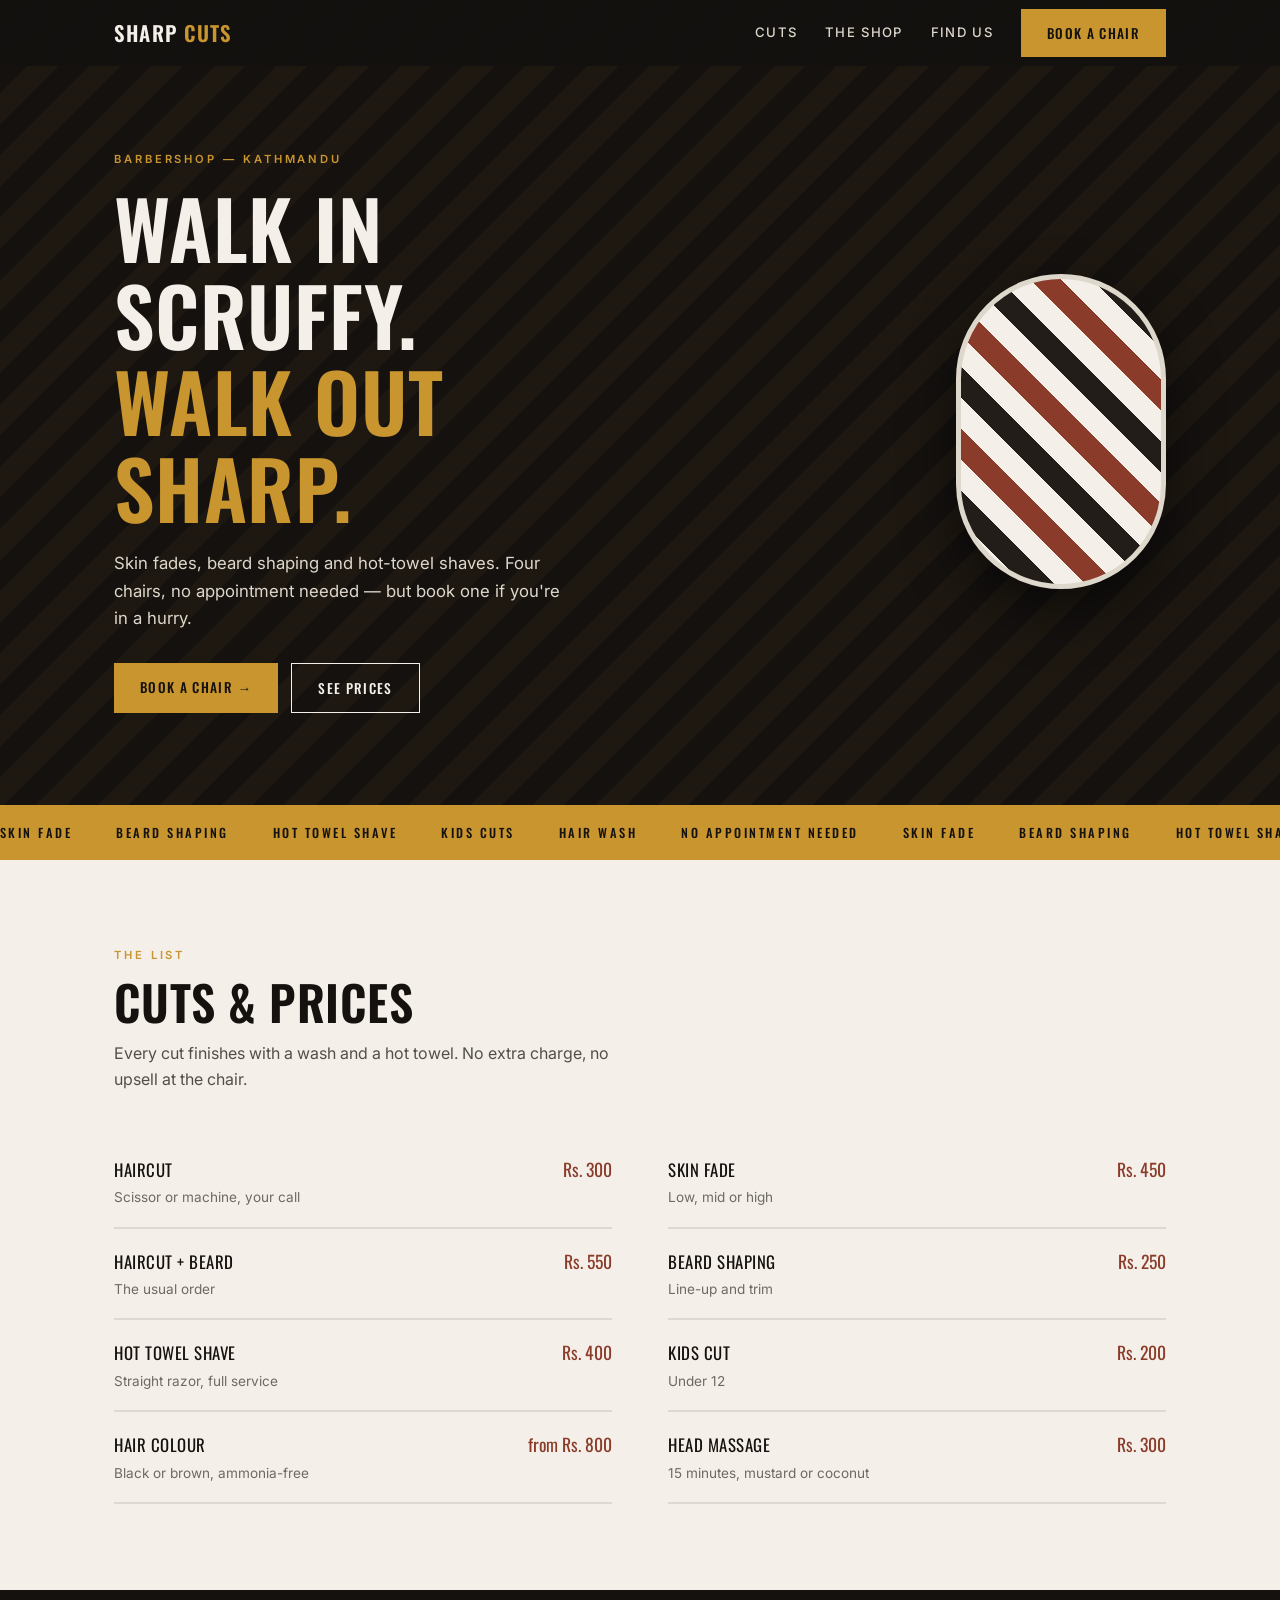
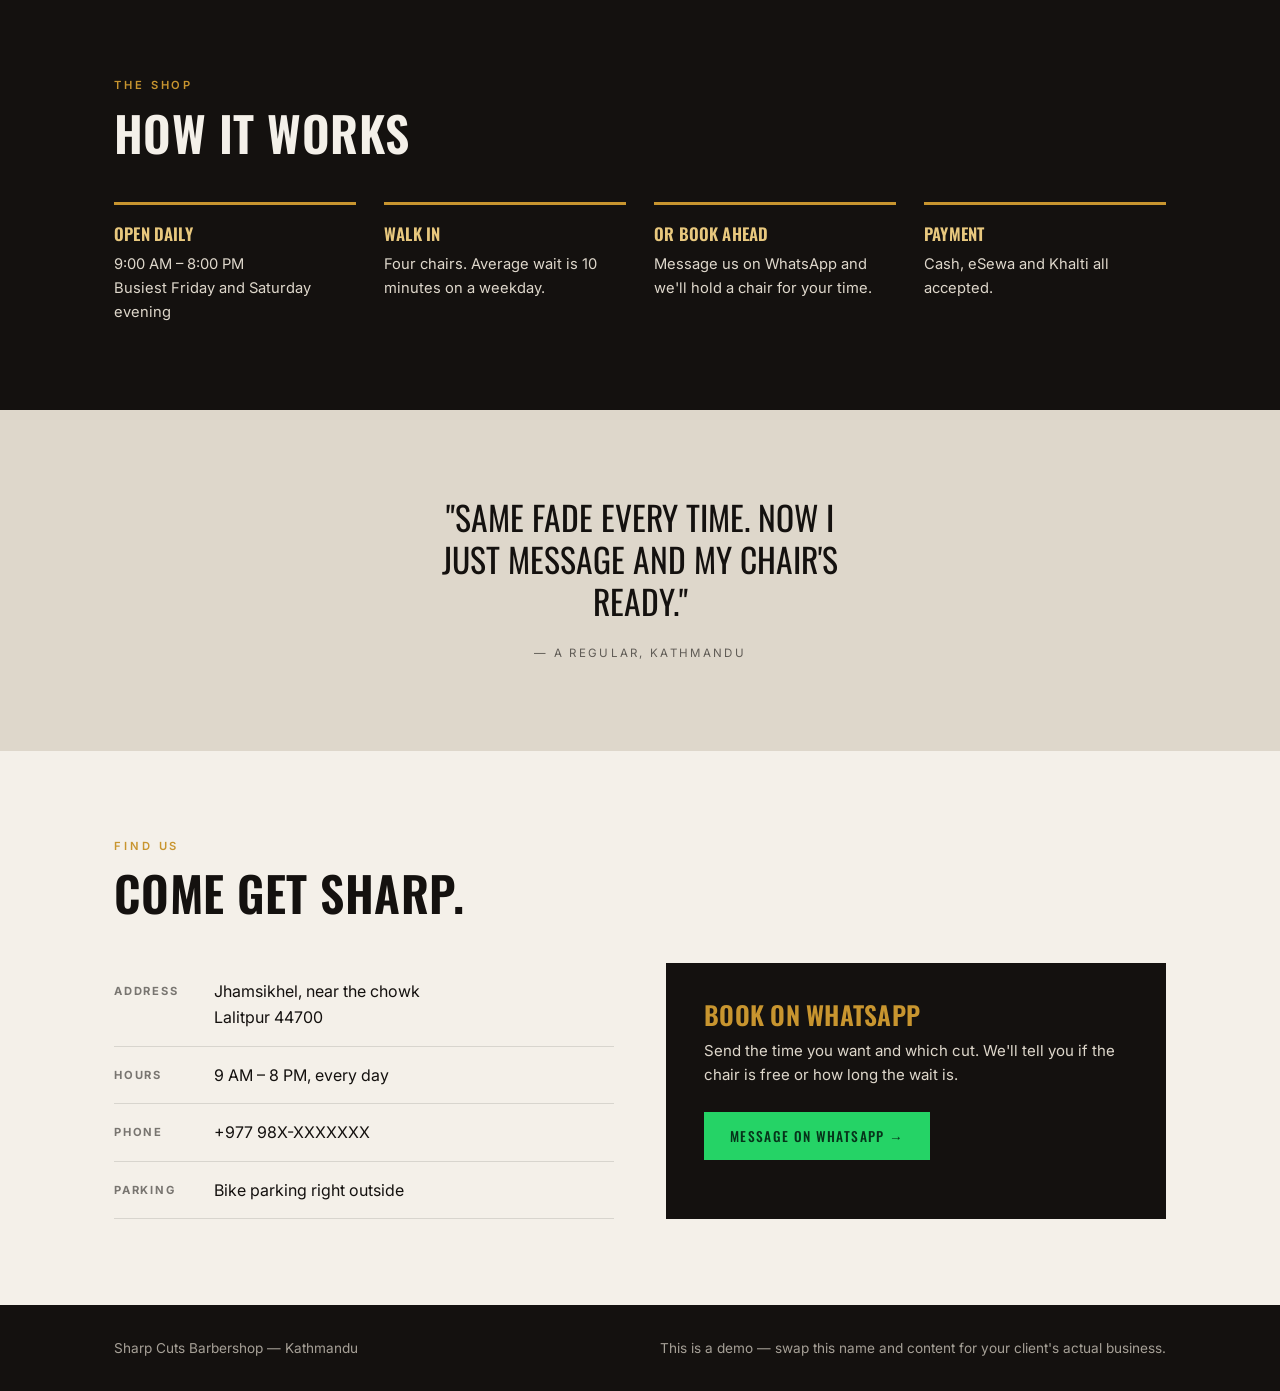
==== barber/index.html @ d950463d "Add restaurant, dental and barbershop demos Three category-specific demo sites so outreach can show " ====
<!DOCTYPE html>
<html lang="en">
<head>
<meta charset="UTF-8">
<meta name="viewport" content="width=device-width, initial-scale=1.0">
<title>Websathi — Sharp Cuts Barbershop, Kathmandu</title>
<meta name="description" content="Haircuts, beard trims and hot-towel shaves in Kathmandu. Walk in, or book your chair on WhatsApp.">
<meta property="og:type" content="website">
<meta property="og:title" content="Websathi — Sharp Cuts Barbershop, Kathmandu">
<meta property="og:description" content="Haircuts, beard trims and hot-towel shaves in Kathmandu. Walk in, or book your chair on WhatsApp.">
<meta property="og:url" content="https://utkarshsinghug22-hash.github.io/websathi-demo/barber/">
<meta property="og:locale" content="en_NP">
<meta name="twitter:card" content="summary_large_image">
<link rel="preconnect" href="https://fonts.googleapis.com">
<link rel="preconnect" href="https://fonts.gstatic.com" crossorigin>
<link href="https://fonts.googleapis.com/css2?family=Oswald:wght@400;500;600&family=Inter:wght@400;500;600&display=swap" rel="stylesheet">
<style>
  :root{
    --ink:#14110F;
    --ink-soft:#221D19;
    --brass:#C8952F;
    --brass-soft:#E8C87E;
    --bone:#F4F0E9;
    --bone-dim:#DED7CB;
    --rust:#8A3B2A;
  }
  *{margin:0;padding:0;box-sizing:border-box;}
  html{scroll-behavior:smooth;}
  body{background:var(--bone);color:var(--ink);font-family:'Inter',sans-serif;line-height:1.65;overflow-x:hidden;}
  h1,h2,h3,.display{font-family:'Oswald',sans-serif;font-weight:600;text-transform:uppercase;letter-spacing:.01em;line-height:1.08;}
  a{color:inherit;text-decoration:none;}
  .wrap{max-width:1100px;margin:0 auto;padding:0 24px;}
  .eyebrow{font-size:.7rem;letter-spacing:.26em;text-transform:uppercase;color:var(--brass);font-weight:600;}

  header{position:fixed;top:0;left:0;right:0;z-index:50;background:rgba(20,17,15,.94);backdrop-filter:blur(10px);}
  .nav{display:flex;align-items:center;justify-content:space-between;height:66px;}
  .logo{font-family:'Oswald',sans-serif;font-size:1.3rem;font-weight:600;text-transform:uppercase;letter-spacing:.06em;color:var(--bone);}
  .logo span{color:var(--brass);}
  .nav-links{display:flex;gap:28px;align-items:center;font-size:.82rem;font-weight:500;text-transform:uppercase;letter-spacing:.1em;}
  .nav-links a:not(.btn){color:var(--bone-dim);transition:color .2s;}
  .nav-links a:not(.btn):hover{color:var(--brass);}
  .btn{display:inline-block;padding:13px 26px;font-family:'Oswald',sans-serif;font-weight:500;font-size:.84rem;text-transform:uppercase;letter-spacing:.1em;transition:transform .15s,box-shadow .2s;}
  .btn-solid{background:var(--brass);color:var(--ink);}
  .btn-solid:hover{transform:translateY(-2px);box-shadow:0 10px 24px rgba(200,149,47,.32);}
  .btn-ghost{border:1.5px solid var(--bone);color:var(--bone);}
  .btn-ghost:hover{background:var(--bone);color:var(--ink);}
  @media(max-width:820px){.nav-links a:not(.btn){display:none;}}

  .hero{background:var(--ink);color:var(--bone);padding:150px 0 92px;position:relative;overflow:hidden;}
  .hero:before{content:"";position:absolute;inset:0;background:repeating-linear-gradient(135deg,transparent 0 22px,rgba(200,149,47,.05) 22px 44px);}
  .hero-grid{display:grid;grid-template-columns:1.15fr .85fr;gap:52px;align-items:center;position:relative;}
  .hero h1{font-size:clamp(2.8rem,6.4vw,5rem);margin:16px 0 20px;}
  .hero h1 span{color:var(--brass);}
  .hero p{font-size:1.05rem;color:var(--bone-dim);max-width:42ch;margin-bottom:30px;}
  .hero-cta{display:flex;gap:13px;flex-wrap:wrap;}
  /* width:100% + justify-self, never margin-left:auto — an auto margin cancels a
     grid item's stretch, and an empty div then shrink-wraps to nothing. */
  .pole{width:100%;max-width:210px;justify-self:end;aspect-ratio:1/1.5;border-radius:110px;border:5px solid var(--bone-dim);
    background:repeating-linear-gradient(45deg,var(--rust) 0 22px,var(--bone) 22px 44px,var(--ink-soft) 44px 66px,var(--bone) 66px 88px);
    box-shadow:0 22px 52px rgba(0,0,0,.5);}
  @media(max-width:900px){.hero-grid{grid-template-columns:1fr;}.pole{justify-self:center;}}

  .strip{background:var(--brass);color:var(--ink);padding:14px 0;overflow:hidden;white-space:nowrap;}
  .strip-inner{display:inline-flex;gap:44px;animation:slide 24s linear infinite;font-family:'Oswald',sans-serif;font-size:.78rem;letter-spacing:.2em;text-transform:uppercase;font-weight:500;}
  @keyframes slide{from{transform:translateX(0);}to{transform:translateX(-50%);}}

  section{padding:86px 0;}
  .sec-head{max-width:52ch;margin-bottom:44px;}
  .sec-head h2{font-size:clamp(2rem,4vw,3rem);margin:12px 0 12px;}
  .sec-head p{opacity:.72;}

  .cuts{display:grid;grid-template-columns:1fr 1fr;gap:0 56px;}
  .cut{display:flex;justify-content:space-between;gap:18px;align-items:baseline;padding:18px 0;border-bottom:2px solid rgba(20,17,15,.1);}
  .cut-name{font-family:'Oswald',sans-serif;font-size:1.05rem;text-transform:uppercase;letter-spacing:.03em;}
  .cut-note{display:block;font-family:'Inter',sans-serif;font-size:.85rem;text-transform:none;letter-spacing:0;opacity:.6;margin-top:2px;}
  .cut-price{font-family:'Oswald',sans-serif;font-size:1.1rem;color:var(--rust);white-space:nowrap;}
  @media(max-width:820px){.cuts{grid-template-columns:1fr;}}

  .info{background:var(--ink);color:var(--bone);}
  .info-grid{display:grid;grid-template-columns:repeat(auto-fit,minmax(215px,1fr));gap:28px;}
  .icard{border-top:3px solid var(--brass);padding-top:20px;}
  .icard h3{font-size:1.05rem;margin-bottom:8px;color:var(--brass-soft);}
  .icard p{font-size:.92rem;color:var(--bone-dim);}

  .quote{text-align:center;background:var(--bone-dim);}
  .quote p{font-family:'Oswald',sans-serif;font-size:clamp(1.4rem,3.2vw,2.1rem);text-transform:uppercase;max-width:26ch;margin:0 auto 16px;line-height:1.25;}
  .quote small{font-size:.72rem;letter-spacing:.2em;text-transform:uppercase;opacity:.62;}

  .contact-grid{display:grid;grid-template-columns:1fr 1fr;gap:52px;}
  .row{display:flex;gap:16px;padding:15px 0;border-bottom:1px solid rgba(20,17,15,.12);}
  .row strong{min-width:84px;font-size:.7rem;letter-spacing:.16em;text-transform:uppercase;opacity:.55;padding-top:4px;}
  .cta-card{background:var(--ink);color:var(--bone);padding:38px;}
  .cta-card h3{font-size:1.6rem;margin-bottom:10px;color:var(--brass);}
  .cta-card p{color:var(--bone-dim);font-size:.94rem;margin-bottom:24px;}
  .btn-wa{background:#25D366;color:#06331A;}
  .btn-wa:hover{transform:translateY(-2px);box-shadow:0 10px 24px rgba(37,211,102,.3);}
  @media(max-width:820px){.contact-grid{grid-template-columns:1fr;}}

  footer{background:var(--ink);color:var(--bone-dim);padding:32px 0;font-size:.85rem;}
  .foot{display:flex;justify-content:space-between;gap:14px;flex-wrap:wrap;opacity:.72;}
</style>
</head>
<body>

<header>
  <div class="wrap nav">
    <div class="logo">Sharp <span>Cuts</span></div>
    <nav class="nav-links">
      <a href="#cuts">Cuts</a>
      <a href="#shop">The Shop</a>
      <a href="#contact">Find Us</a>
      <a href="#contact" class="btn btn-solid">Book a Chair</a>
    </nav>
  </div>
</header>

<div class="hero">
  <div class="wrap hero-grid">
    <div>
      <div class="eyebrow">Barbershop — Kathmandu</div>
      <h1>Walk in scruffy.<br><span>Walk out sharp.</span></h1>
      <p>Skin fades, beard shaping and hot-towel shaves. Four chairs, no appointment needed — but book one if you're in a hurry.</p>
      <div class="hero-cta">
        <a href="#contact" class="btn btn-solid">Book a Chair →</a>
        <a href="#cuts" class="btn btn-ghost">See Prices</a>
      </div>
    </div>
    <div class="pole"></div>
  </div>
</div>

<div class="strip">
  <div class="strip-inner">
    <span>SKIN FADE</span><span>BEARD SHAPING</span><span>HOT TOWEL SHAVE</span><span>KIDS CUTS</span><span>HAIR WASH</span><span>NO APPOINTMENT NEEDED</span>
    <span>SKIN FADE</span><span>BEARD SHAPING</span><span>HOT TOWEL SHAVE</span><span>KIDS CUTS</span><span>HAIR WASH</span><span>NO APPOINTMENT NEEDED</span>
  </div>
</div>

<section id="cuts">
  <div class="wrap">
    <div class="sec-head">
      <div class="eyebrow">The List</div>
      <h2>Cuts &amp; Prices</h2>
      <p>Every cut finishes with a wash and a hot towel. No extra charge, no upsell at the chair.</p>
    </div>
    <div class="cuts">
      <div class="cut"><div><span class="cut-name">Haircut</span><span class="cut-note">Scissor or machine, your call</span></div><div class="cut-price">Rs. 300</div></div>
      <div class="cut"><div><span class="cut-name">Skin Fade</span><span class="cut-note">Low, mid or high</span></div><div class="cut-price">Rs. 450</div></div>
      <div class="cut"><div><span class="cut-name">Haircut + Beard</span><span class="cut-note">The usual order</span></div><div class="cut-price">Rs. 550</div></div>
      <div class="cut"><div><span class="cut-name">Beard Shaping</span><span class="cut-note">Line-up and trim</span></div><div class="cut-price">Rs. 250</div></div>
      <div class="cut"><div><span class="cut-name">Hot Towel Shave</span><span class="cut-note">Straight razor, full service</span></div><div class="cut-price">Rs. 400</div></div>
      <div class="cut"><div><span class="cut-name">Kids Cut</span><span class="cut-note">Under 12</span></div><div class="cut-price">Rs. 200</div></div>
      <div class="cut"><div><span class="cut-name">Hair Colour</span><span class="cut-note">Black or brown, ammonia-free</span></div><div class="cut-price">from Rs. 800</div></div>
      <div class="cut"><div><span class="cut-name">Head Massage</span><span class="cut-note">15 minutes, mustard or coconut</span></div><div class="cut-price">Rs. 300</div></div>
    </div>
  </div>
</section>

<section class="info" id="shop">
  <div class="wrap">
    <div class="sec-head">
      <div class="eyebrow">The Shop</div>
      <h2>How it works</h2>
    </div>
    <div class="info-grid">
      <div class="icard"><h3>Open daily</h3><p>9:00 AM – 8:00 PM<br>Busiest Friday and Saturday evening</p></div>
      <div class="icard"><h3>Walk in</h3><p>Four chairs. Average wait is 10 minutes on a weekday.</p></div>
      <div class="icard"><h3>Or book ahead</h3><p>Message us on WhatsApp and we'll hold a chair for your time.</p></div>
      <div class="icard"><h3>Payment</h3><p>Cash, eSewa and Khalti all accepted.</p></div>
    </div>
  </div>
</section>

<section class="quote">
  <div class="wrap">
    <p>"Same fade every time. Now I just message and my chair's ready."</p>
    <small>— A regular, Kathmandu</small>
  </div>
</section>

<section id="contact">
  <div class="wrap">
    <div class="sec-head">
      <div class="eyebrow">Find Us</div>
      <h2>Come get sharp.</h2>
    </div>
    <div class="contact-grid">
      <div>
        <div class="row"><strong>Address</strong><div>Jhamsikhel, near the chowk<br>Lalitpur 44700</div></div>
        <div class="row"><strong>Hours</strong><div>9 AM – 8 PM, every day</div></div>
        <div class="row"><strong>Phone</strong><div>+977 98X-XXXXXXX</div></div>
        <div class="row"><strong>Parking</strong><div>Bike parking right outside</div></div>
      </div>
      <div class="cta-card">
        <h3>Book on WhatsApp</h3>
        <p>Send the time you want and which cut. We'll tell you if the chair is free or how long the wait is.</p>
        <a href="#" class="btn btn-wa">Message on WhatsApp →</a>
      </div>
    </div>
  </div>
</section>

<footer>
  <div class="wrap foot">
    <div>Sharp Cuts Barbershop — Kathmandu</div>
    <div>This is a demo — swap this name and content for your client's actual business.</div>
  </div>
</footer>

</body>
</html>
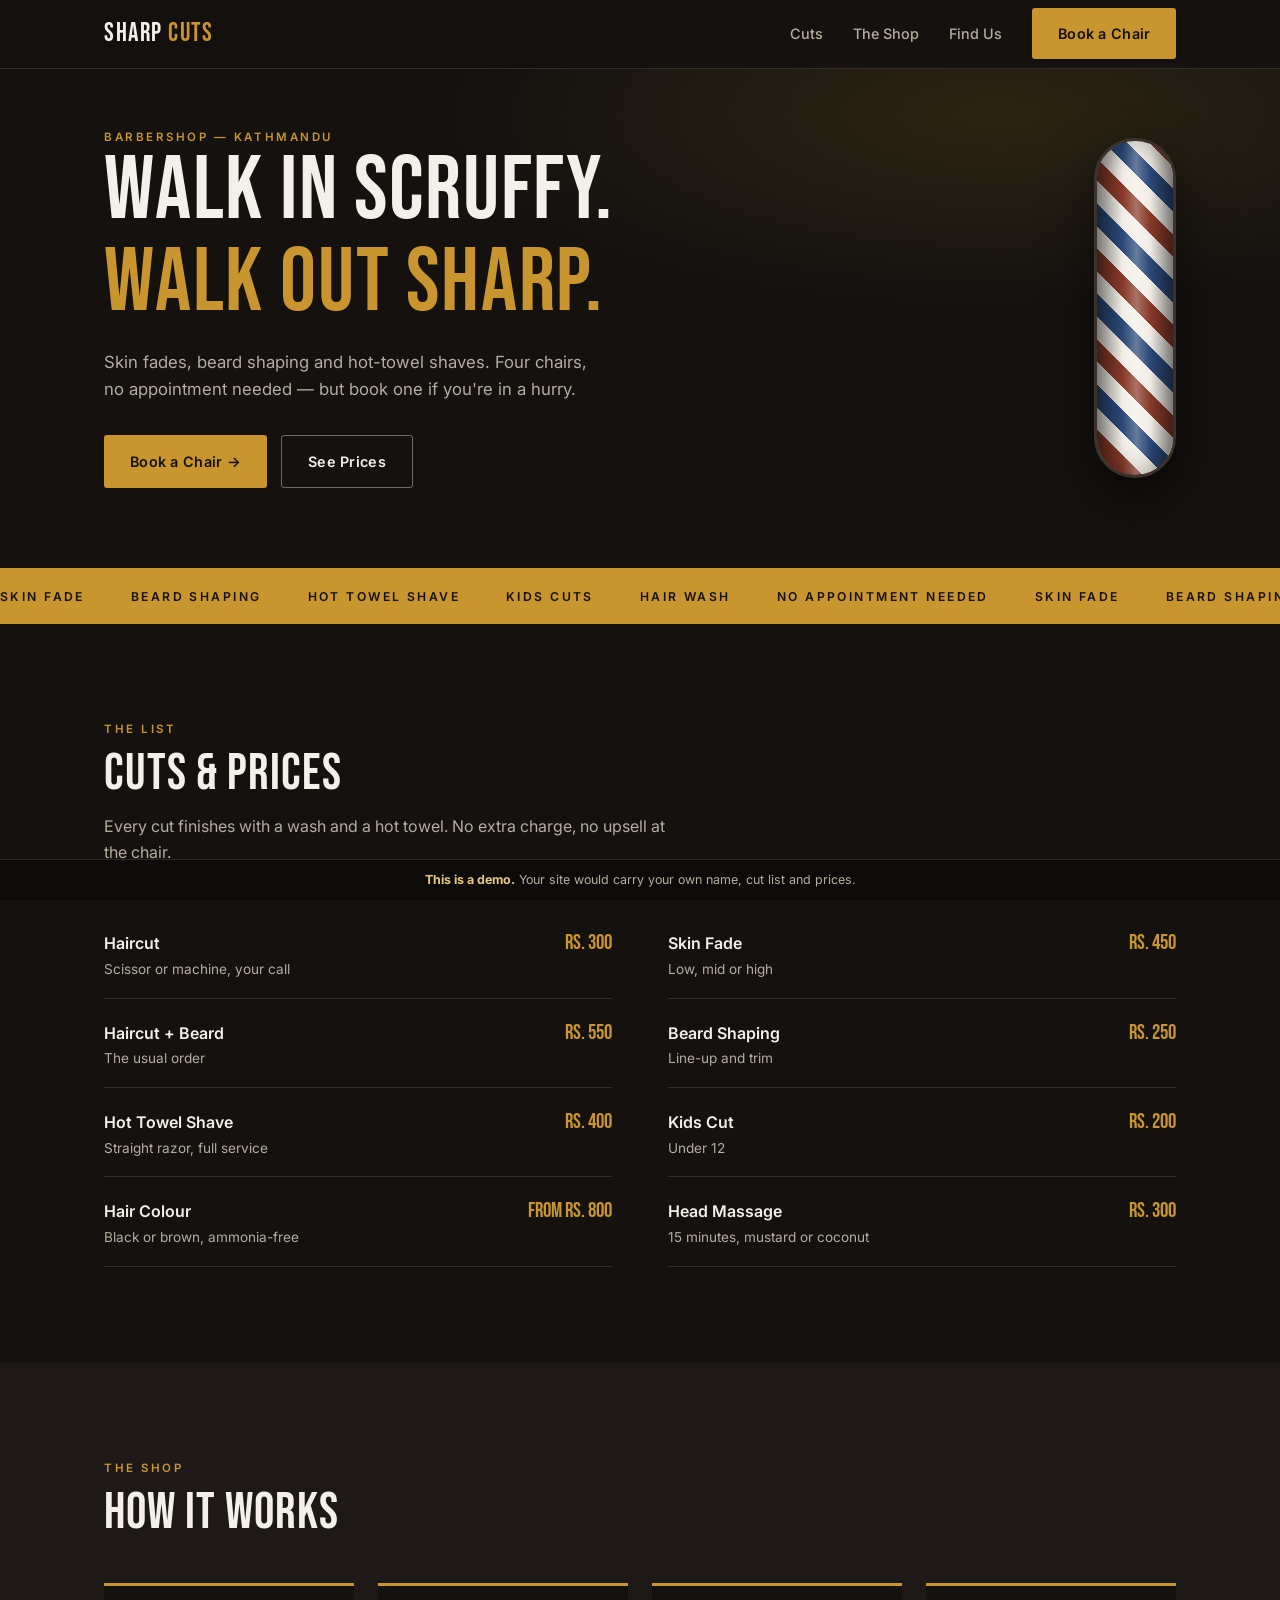
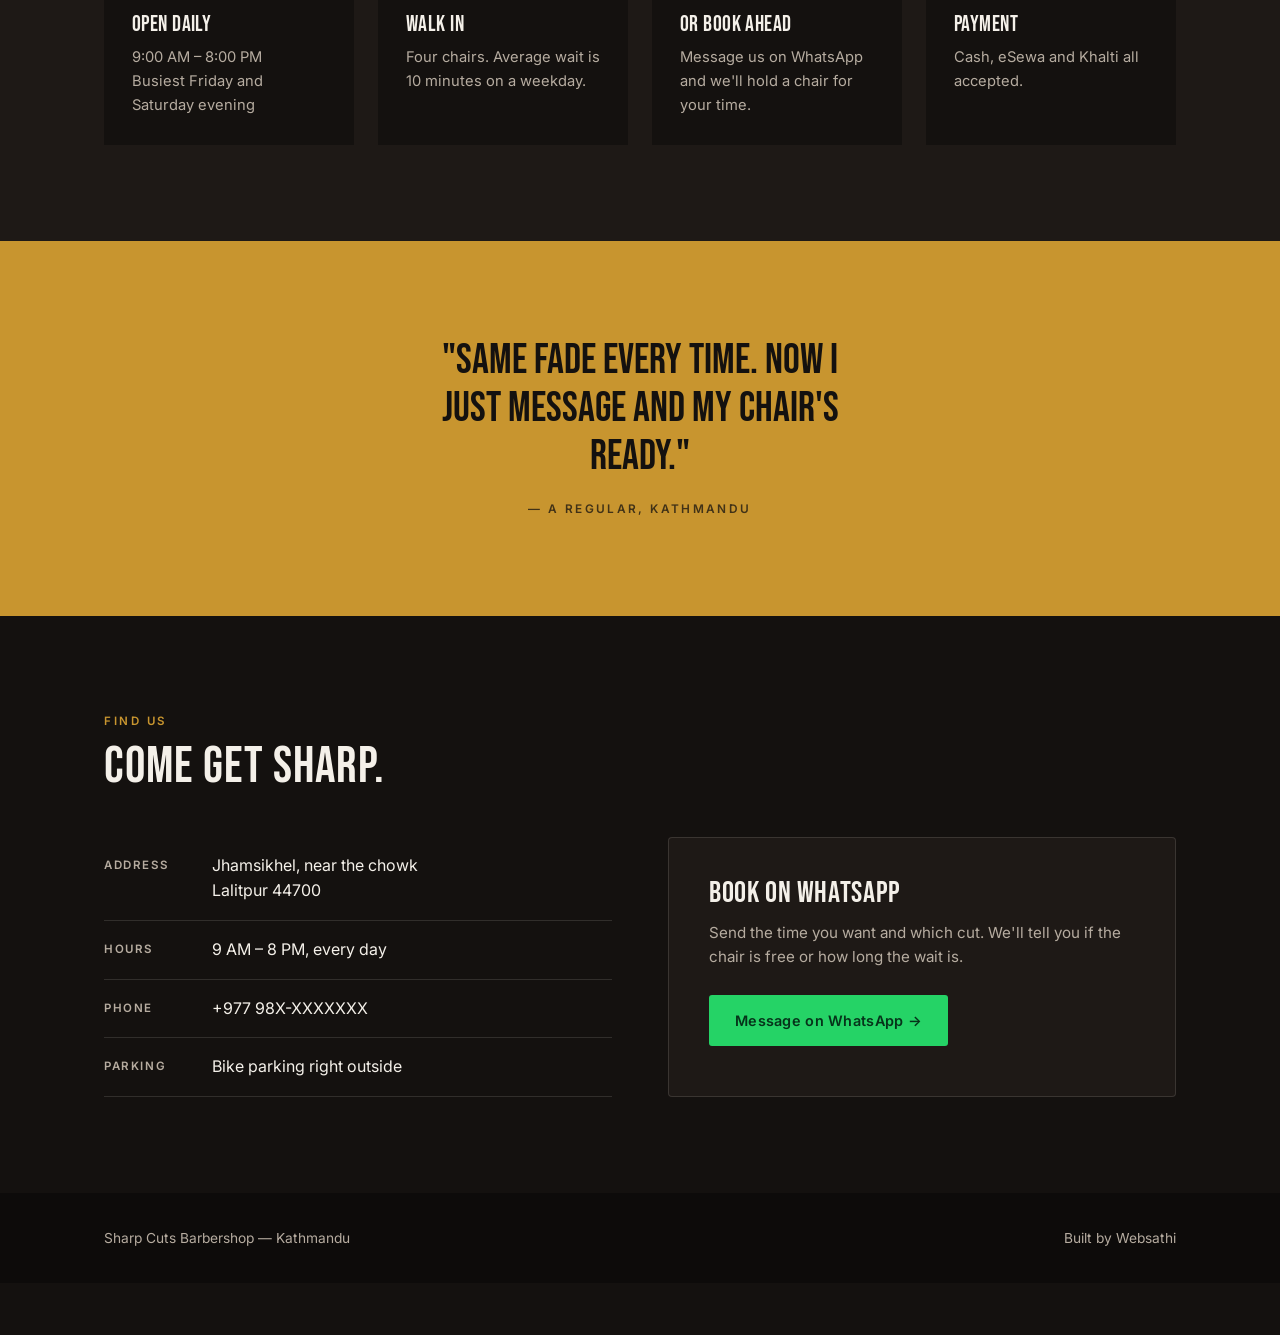
==== commit e90a273a: "Rebuild the demo sites on a shared design and motion system The four sites had drifted into four cop" ====
--- a/barber/index.html
+++ b/barber/index.html
@@ -4,100 +4,119 @@
 <meta charset="UTF-8">
 <meta name="viewport" content="width=device-width, initial-scale=1.0">
 <title>Websathi — Sharp Cuts Barbershop, Kathmandu</title>
-<meta name="description" content="Haircuts, beard trims and hot-towel shaves in Kathmandu. Walk in, or book your chair on WhatsApp.">
+<meta name="description" content="Skin fades, beard shaping and hot-towel shaves in Lalitpur. Walk in or book a chair on WhatsApp.">
 <meta property="og:type" content="website">
-<meta property="og:title" content="Websathi — Sharp Cuts Barbershop, Kathmandu">
-<meta property="og:description" content="Haircuts, beard trims and hot-towel shaves in Kathmandu. Walk in, or book your chair on WhatsApp.">
+<meta property="og:title" content="Sharp Cuts Barbershop — Kathmandu">
+<meta property="og:description" content="Skin fades, beard shaping and hot-towel shaves. Walk in, or book a chair on WhatsApp.">
 <meta property="og:url" content="https://utkarshsinghug22-hash.github.io/websathi-demo/barber/">
+<meta property="og:image" content="https://utkarshsinghug22-hash.github.io/websathi-demo/barber/preview.png">
+<meta property="og:image:width" content="1200">
+<meta property="og:image:height" content="630">
 <meta property="og:locale" content="en_NP">
 <meta name="twitter:card" content="summary_large_image">
+<meta name="twitter:title" content="Sharp Cuts Barbershop — Kathmandu">
+<meta name="twitter:description" content="Skin fades, beard shaping and hot-towel shaves. Walk in, or book a chair on WhatsApp.">
+<meta name="twitter:image" content="https://utkarshsinghug22-hash.github.io/websathi-demo/barber/preview.png">
+<meta name="theme-color" content="#14110F">
+<link rel="icon" href="data:image/svg+xml,<svg xmlns='http://www.w3.org/2000/svg' viewBox='0 0 32 32'><rect width='32' height='32' rx='6' fill='%2314110F'/><text x='16' y='23' font-size='18' font-family='Helvetica,sans-serif' fill='%23C8952F' text-anchor='middle'>S</text></svg>">
 <link rel="preconnect" href="https://fonts.googleapis.com">
 <link rel="preconnect" href="https://fonts.gstatic.com" crossorigin>
-<link href="https://fonts.googleapis.com/css2?family=Oswald:wght@400;500;600&family=Inter:wght@400;500;600&display=swap" rel="stylesheet">
+<link href="https://fonts.googleapis.com/css2?family=Bebas+Neue&family=Inter:wght@400;500;600;700&display=swap" rel="stylesheet">
+<link rel="stylesheet" href="../assets/websathi.css">
 <style>
   :root{
-    --ink:#14110F;
-    --ink-soft:#221D19;
-    --brass:#C8952F;
-    --brass-soft:#E8C87E;
+    /* A dark shop. The shared sheet is written semantically, so "surface" is
+       simply dark here and "ink" is the light text that sits on it. */
+    --accent:#C8952F;
+    --accent-soft:#E8C87E;
+    --accent-deep:#C8952F;
+    --accent-deepest:#A8781F;
+    --surface:#14110F;
+    --surface-warm:#1E1916;
+    --surface-blur:rgba(20,17,15,.9);
     --bone:#F4F0E9;
-    --bone-dim:#DED7CB;
     --rust:#8A3B2A;
+    --ink:#F4F0E9;
+    --ink-soft:#B6ACA0;   /* 7.3:1 on #14110F */
+    --hairline:rgba(244,240,233,.13);
+    --hairline-strong:rgba(244,240,233,.4);
   }
-  *{margin:0;padding:0;box-sizing:border-box;}
-  html{scroll-behavior:smooth;}
-  body{background:var(--bone);color:var(--ink);font-family:'Inter',sans-serif;line-height:1.65;overflow-x:hidden;}
-  h1,h2,h3,.display{font-family:'Oswald',sans-serif;font-weight:600;text-transform:uppercase;letter-spacing:.01em;line-height:1.08;}
-  a{color:inherit;text-decoration:none;}
-  .wrap{max-width:1100px;margin:0 auto;padding:0 24px;}
-  .eyebrow{font-size:.7rem;letter-spacing:.26em;text-transform:uppercase;color:var(--brass);font-weight:600;}
-
-  header{position:fixed;top:0;left:0;right:0;z-index:50;background:rgba(20,17,15,.94);backdrop-filter:blur(10px);}
-  .nav{display:flex;align-items:center;justify-content:space-between;height:66px;}
-  .logo{font-family:'Oswald',sans-serif;font-size:1.3rem;font-weight:600;text-transform:uppercase;letter-spacing:.06em;color:var(--bone);}
-  .logo span{color:var(--brass);}
-  .nav-links{display:flex;gap:28px;align-items:center;font-size:.82rem;font-weight:500;text-transform:uppercase;letter-spacing:.1em;}
-  .nav-links a:not(.btn){color:var(--bone-dim);transition:color .2s;}
-  .nav-links a:not(.btn):hover{color:var(--brass);}
-  .btn{display:inline-block;padding:13px 26px;font-family:'Oswald',sans-serif;font-weight:500;font-size:.84rem;text-transform:uppercase;letter-spacing:.1em;transition:transform .15s,box-shadow .2s;}
-  .btn-solid{background:var(--brass);color:var(--ink);}
-  .btn-solid:hover{transform:translateY(-2px);box-shadow:0 10px 24px rgba(200,149,47,.32);}
-  .btn-ghost{border:1.5px solid var(--bone);color:var(--bone);}
-  .btn-ghost:hover{background:var(--bone);color:var(--ink);}
-  @media(max-width:820px){.nav-links a:not(.btn){display:none;}}
-
-  .hero{background:var(--ink);color:var(--bone);padding:150px 0 92px;position:relative;overflow:hidden;}
-  .hero:before{content:"";position:absolute;inset:0;background:repeating-linear-gradient(135deg,transparent 0 22px,rgba(200,149,47,.05) 22px 44px);}
-  .hero-grid{display:grid;grid-template-columns:1.15fr .85fr;gap:52px;align-items:center;position:relative;}
-  .hero h1{font-size:clamp(2.8rem,6.4vw,5rem);margin:16px 0 20px;}
-  .hero h1 span{color:var(--brass);}
-  .hero p{font-size:1.05rem;color:var(--bone-dim);max-width:42ch;margin-bottom:30px;}
-  .hero-cta{display:flex;gap:13px;flex-wrap:wrap;}
-  /* width:100% + justify-self, never margin-left:auto — an auto margin cancels a
-     grid item's stretch, and an empty div then shrink-wraps to nothing. */
-  .pole{width:100%;max-width:210px;justify-self:end;aspect-ratio:1/1.5;border-radius:110px;border:5px solid var(--bone-dim);
-    background:repeating-linear-gradient(45deg,var(--rust) 0 22px,var(--bone) 22px 44px,var(--ink-soft) 44px 66px,var(--bone) 66px 88px);
-    box-shadow:0 22px 52px rgba(0,0,0,.5);}
-  @media(max-width:900px){.hero-grid{grid-template-columns:1fr;}.pole{justify-self:center;}}
-
-  .strip{background:var(--brass);color:var(--ink);padding:14px 0;overflow:hidden;white-space:nowrap;}
-  .strip-inner{display:inline-flex;gap:44px;animation:slide 24s linear infinite;font-family:'Oswald',sans-serif;font-size:.78rem;letter-spacing:.2em;text-transform:uppercase;font-weight:500;}
-  @keyframes slide{from{transform:translateX(0);}to{transform:translateX(-50%);}}
-
-  section{padding:86px 0;}
-  .sec-head{max-width:52ch;margin-bottom:44px;}
-  .sec-head h2{font-size:clamp(2rem,4vw,3rem);margin:12px 0 12px;}
-  .sec-head p{opacity:.72;}
+  body{background:var(--surface);color:var(--ink);font-family:'Inter',sans-serif;}
+  h1,h2,h3{font-family:'Bebas Neue',sans-serif;font-weight:400;letter-spacing:.02em;line-height:1.02;}
+  .logo{font-family:'Bebas Neue',sans-serif;font-size:1.6rem;letter-spacing:.06em;}
+  .logo span{color:var(--accent);}
+  .btn-solid{color:#14110F;}          /* brass button carries dark text */
+
+  .hero{padding:128px 0 80px;position:relative;overflow:hidden;
+    background:radial-gradient(ellipse 70% 55% at 78% 20%,rgba(200,149,47,.14),transparent 62%),var(--surface);}
+  .hero-grid{display:grid;grid-template-columns:1.2fr .8fr;gap:52px;align-items:center;}
+  .hero h1{font-size:clamp(3rem,7.4vw,5.6rem);}
+  .hero h1 span{color:var(--accent);}
+  .hero p{font-size:1.05rem;max-width:46ch;color:var(--ink-soft);margin:20px 0 32px;}
+  .hero-cta{display:flex;gap:14px;flex-wrap:wrap;}
+
+  /* The pole is the one thing every barbershop on earth shares. */
+  .pole{height:340px;width:82px;margin-left:auto;border-radius:41px;position:relative;overflow:hidden;
+    border:3px solid #3A322B;
+    background:repeating-linear-gradient(45deg,var(--bone) 0 16px,var(--rust) 16px 32px,var(--bone) 32px 48px,#2C4A7A 48px 64px);
+    box-shadow:0 20px 50px rgba(0,0,0,.55), inset 0 0 30px rgba(0,0,0,.35);
+    animation:pole-turn 3.2s linear infinite;}
+  @keyframes pole-turn{to{background-position:0 -128px;}}
+  .pole::after{content:'';position:absolute;inset:0;border-radius:41px;
+    background:linear-gradient(90deg,rgba(0,0,0,.4),transparent 34%,rgba(255,255,255,.28) 52%,transparent 70%,rgba(0,0,0,.4));}
+
+  .strip{background:var(--accent);color:#14110F;}
+  .strip-inner{font-weight:600;}
+
+  .sec-head{max-width:58ch;margin-bottom:44px;}
+  .sec-head h2{font-size:clamp(2.1rem,4.4vw,3.2rem);margin:10px 0 14px;}
+  .sec-head p{color:var(--ink-soft);}
 
   .cuts{display:grid;grid-template-columns:1fr 1fr;gap:0 56px;}
-  .cut{display:flex;justify-content:space-between;gap:18px;align-items:baseline;padding:18px 0;border-bottom:2px solid rgba(20,17,15,.1);}
-  .cut-name{font-family:'Oswald',sans-serif;font-size:1.05rem;text-transform:uppercase;letter-spacing:.03em;}
-  .cut-note{display:block;font-family:'Inter',sans-serif;font-size:.85rem;text-transform:none;letter-spacing:0;opacity:.6;margin-top:2px;}
-  .cut-price{font-family:'Oswald',sans-serif;font-size:1.1rem;color:var(--rust);white-space:nowrap;}
-  @media(max-width:820px){.cuts{grid-template-columns:1fr;}}
-
-  .info{background:var(--ink);color:var(--bone);}
-  .info-grid{display:grid;grid-template-columns:repeat(auto-fit,minmax(215px,1fr));gap:28px;}
-  .icard{border-top:3px solid var(--brass);padding-top:20px;}
-  .icard h3{font-size:1.05rem;margin-bottom:8px;color:var(--brass-soft);}
-  .icard p{font-size:.92rem;color:var(--bone-dim);}
-
-  .quote{text-align:center;background:var(--bone-dim);}
-  .quote p{font-family:'Oswald',sans-serif;font-size:clamp(1.4rem,3.2vw,2.1rem);text-transform:uppercase;max-width:26ch;margin:0 auto 16px;line-height:1.25;}
-  .quote small{font-size:.72rem;letter-spacing:.2em;text-transform:uppercase;opacity:.62;}
-
-  .contact-grid{display:grid;grid-template-columns:1fr 1fr;gap:52px;}
-  .row{display:flex;gap:16px;padding:15px 0;border-bottom:1px solid rgba(20,17,15,.12);}
-  .row strong{min-width:84px;font-size:.7rem;letter-spacing:.16em;text-transform:uppercase;opacity:.55;padding-top:4px;}
-  .cta-card{background:var(--ink);color:var(--bone);padding:38px;}
-  .cta-card h3{font-size:1.6rem;margin-bottom:10px;color:var(--brass);}
-  .cta-card p{color:var(--bone-dim);font-size:.94rem;margin-bottom:24px;}
-  .btn-wa{background:#25D366;color:#06331A;}
-  .btn-wa:hover{transform:translateY(-2px);box-shadow:0 10px 24px rgba(37,211,102,.3);}
-  @media(max-width:820px){.contact-grid{grid-template-columns:1fr;}}
-
-  footer{background:var(--ink);color:var(--bone-dim);padding:32px 0;font-size:.85rem;}
-  .foot{display:flex;justify-content:space-between;gap:14px;flex-wrap:wrap;opacity:.72;}
+  .cut{display:flex;justify-content:space-between;gap:18px;align-items:baseline;
+    padding:17px 0;border-bottom:1px solid var(--hairline);}
+  .cut-name{font-weight:600;font-size:1rem;}
+  .cut-note{font-size:.85rem;color:var(--ink-soft);display:block;margin-top:2px;}
+  .cut-price{font-family:'Bebas Neue',sans-serif;font-size:1.3rem;color:var(--accent);white-space:nowrap;}
+
+  .info{background:var(--surface-warm);}
+  .info-grid{display:grid;grid-template-columns:repeat(auto-fit,minmax(210px,1fr));gap:24px;}
+  .icard{background:var(--surface);padding:28px;border-top:3px solid var(--accent);}
+  .icard h3{font-size:1.35rem;margin-bottom:10px;}
+  .icard p{font-size:.92rem;color:var(--ink-soft);}
+
+  .quote{background:var(--accent);color:#14110F;text-align:center;}
+  .quote p{font-family:'Bebas Neue',sans-serif;font-size:clamp(1.7rem,3.8vw,2.6rem);
+    max-width:26ch;margin:0 auto 14px;line-height:1.15;}
+  .quote small{font-size:.74rem;letter-spacing:.2em;text-transform:uppercase;opacity:.75;font-weight:600;}
+
+  .contact-grid{display:grid;grid-template-columns:1fr 1fr;gap:56px;}
+  .row{display:flex;gap:16px;padding:16px 0;border-bottom:1px solid var(--hairline);}
+  .row strong{min-width:92px;font-size:.72rem;letter-spacing:.14em;text-transform:uppercase;
+    color:var(--ink-soft);padding-top:3px;font-weight:600;}
+  .cta-card{background:var(--surface-warm);border:1px solid var(--hairline);padding:40px;border-radius:4px;}
+  .cta-card h3{font-size:1.9rem;margin-bottom:12px;}
+  .cta-card p{color:var(--ink-soft);font-size:.95rem;margin-bottom:26px;}
+
+  footer{background:#0D0B0A;color:var(--ink-soft);padding:34px 0;font-size:.86rem;}
+  .foot{display:flex;justify-content:space-between;gap:14px;flex-wrap:wrap;}
+
+  /* Keep the banner reading as part of this shop rather than inverting it. */
+  .demo-banner{background:#0D0B0A;color:var(--ink-soft);border-top:1px solid var(--hairline);}
+  .demo-banner strong{color:var(--accent-soft);}
+
+  @media(max-width:900px){
+    .hero{padding:100px 0 52px;}
+    .hero-grid{grid-template-columns:1fr;gap:34px;}
+    .pole{margin:0;height:220px;width:60px;border-radius:30px;}
+    .pole::after{border-radius:30px;}
+  }
+  @media(max-width:820px){
+    .cuts{grid-template-columns:1fr;}
+    .contact-grid{grid-template-columns:1fr;gap:36px;}
+    .cta-card{padding:30px;}
+  }
+  @media (prefers-reduced-motion:reduce){.pole{animation:none;}}
 </style>
 </head>
 <body>
@@ -105,7 +124,11 @@
 <header>
   <div class="wrap nav">
     <div class="logo">Sharp <span>Cuts</span></div>
-    <nav class="nav-links">
+    <button class="nav-toggle" aria-label="Menu" aria-expanded="false" aria-controls="nav-links">
+      <svg class="icon-open" viewBox="0 0 24 24" fill="none" stroke="currentColor" stroke-width="1.8" stroke-linecap="round"><path d="M3 6h18M3 12h18M3 18h18"/></svg>
+      <svg class="icon-close" viewBox="0 0 24 24" fill="none" stroke="currentColor" stroke-width="1.8" stroke-linecap="round"><path d="M6 6l12 12M18 6L6 18"/></svg>
+    </button>
+    <nav class="nav-links" id="nav-links">
       <a href="#cuts">Cuts</a>
       <a href="#shop">The Shop</a>
       <a href="#contact">Find Us</a>
@@ -125,7 +148,7 @@
         <a href="#cuts" class="btn btn-ghost">See Prices</a>
       </div>
     </div>
-    <div class="pole"></div>
+    <div class="pole" aria-hidden="true"></div>
   </div>
 </div>
 
@@ -138,35 +161,35 @@
 
 <section id="cuts">
   <div class="wrap">
-    <div class="sec-head">
+    <div class="sec-head" data-reveal>
       <div class="eyebrow">The List</div>
       <h2>Cuts &amp; Prices</h2>
       <p>Every cut finishes with a wash and a hot towel. No extra charge, no upsell at the chair.</p>
     </div>
     <div class="cuts">
-      <div class="cut"><div><span class="cut-name">Haircut</span><span class="cut-note">Scissor or machine, your call</span></div><div class="cut-price">Rs. 300</div></div>
-      <div class="cut"><div><span class="cut-name">Skin Fade</span><span class="cut-note">Low, mid or high</span></div><div class="cut-price">Rs. 450</div></div>
-      <div class="cut"><div><span class="cut-name">Haircut + Beard</span><span class="cut-note">The usual order</span></div><div class="cut-price">Rs. 550</div></div>
-      <div class="cut"><div><span class="cut-name">Beard Shaping</span><span class="cut-note">Line-up and trim</span></div><div class="cut-price">Rs. 250</div></div>
-      <div class="cut"><div><span class="cut-name">Hot Towel Shave</span><span class="cut-note">Straight razor, full service</span></div><div class="cut-price">Rs. 400</div></div>
-      <div class="cut"><div><span class="cut-name">Kids Cut</span><span class="cut-note">Under 12</span></div><div class="cut-price">Rs. 200</div></div>
-      <div class="cut"><div><span class="cut-name">Hair Colour</span><span class="cut-note">Black or brown, ammonia-free</span></div><div class="cut-price">from Rs. 800</div></div>
-      <div class="cut"><div><span class="cut-name">Head Massage</span><span class="cut-note">15 minutes, mustard or coconut</span></div><div class="cut-price">Rs. 300</div></div>
+      <div class="cut" data-reveal><div><span class="cut-name">Haircut</span><span class="cut-note">Scissor or machine, your call</span></div><div class="cut-price">Rs. 300</div></div>
+      <div class="cut" data-reveal><div><span class="cut-name">Skin Fade</span><span class="cut-note">Low, mid or high</span></div><div class="cut-price">Rs. 450</div></div>
+      <div class="cut" data-reveal><div><span class="cut-name">Haircut + Beard</span><span class="cut-note">The usual order</span></div><div class="cut-price">Rs. 550</div></div>
+      <div class="cut" data-reveal><div><span class="cut-name">Beard Shaping</span><span class="cut-note">Line-up and trim</span></div><div class="cut-price">Rs. 250</div></div>
+      <div class="cut" data-reveal><div><span class="cut-name">Hot Towel Shave</span><span class="cut-note">Straight razor, full service</span></div><div class="cut-price">Rs. 400</div></div>
+      <div class="cut" data-reveal><div><span class="cut-name">Kids Cut</span><span class="cut-note">Under 12</span></div><div class="cut-price">Rs. 200</div></div>
+      <div class="cut" data-reveal><div><span class="cut-name">Hair Colour</span><span class="cut-note">Black or brown, ammonia-free</span></div><div class="cut-price">from Rs. 800</div></div>
+      <div class="cut" data-reveal><div><span class="cut-name">Head Massage</span><span class="cut-note">15 minutes, mustard or coconut</span></div><div class="cut-price">Rs. 300</div></div>
     </div>
   </div>
 </section>
 
 <section class="info" id="shop">
   <div class="wrap">
-    <div class="sec-head">
+    <div class="sec-head" data-reveal>
       <div class="eyebrow">The Shop</div>
       <h2>How it works</h2>
     </div>
     <div class="info-grid">
-      <div class="icard"><h3>Open daily</h3><p>9:00 AM – 8:00 PM<br>Busiest Friday and Saturday evening</p></div>
-      <div class="icard"><h3>Walk in</h3><p>Four chairs. Average wait is 10 minutes on a weekday.</p></div>
-      <div class="icard"><h3>Or book ahead</h3><p>Message us on WhatsApp and we'll hold a chair for your time.</p></div>
-      <div class="icard"><h3>Payment</h3><p>Cash, eSewa and Khalti all accepted.</p></div>
+      <div class="icard" data-reveal><h3>Open daily</h3><p>9:00 AM – 8:00 PM<br>Busiest Friday and Saturday evening</p></div>
+      <div class="icard" data-reveal><h3>Walk in</h3><p>Four chairs. Average wait is 10 minutes on a weekday.</p></div>
+      <div class="icard" data-reveal><h3>Or book ahead</h3><p>Message us on WhatsApp and we'll hold a chair for your time.</p></div>
+      <div class="icard" data-reveal><h3>Payment</h3><p>Cash, eSewa and Khalti all accepted.</p></div>
     </div>
   </div>
 </section>
@@ -180,21 +203,22 @@
 
 <section id="contact">
   <div class="wrap">
-    <div class="sec-head">
+    <div class="sec-head" data-reveal>
       <div class="eyebrow">Find Us</div>
       <h2>Come get sharp.</h2>
     </div>
     <div class="contact-grid">
-      <div>
+      <div data-reveal>
         <div class="row"><strong>Address</strong><div>Jhamsikhel, near the chowk<br>Lalitpur 44700</div></div>
         <div class="row"><strong>Hours</strong><div>9 AM – 8 PM, every day</div></div>
         <div class="row"><strong>Phone</strong><div>+977 98X-XXXXXXX</div></div>
         <div class="row"><strong>Parking</strong><div>Bike parking right outside</div></div>
       </div>
-      <div class="cta-card">
+      <div class="cta-card" data-reveal>
         <h3>Book on WhatsApp</h3>
         <p>Send the time you want and which cut. We'll tell you if the chair is free or how long the wait is.</p>
-        <a href="#" class="btn btn-wa">Message on WhatsApp →</a>
+        <a class="btn btn-wa" target="_blank" rel="noopener"
+           href="https://wa.me/9779863336100?text=Hi%20Websathi%20%E2%80%94%20I%20saw%20the%20barbershop%20demo%20site%20and%20I%27d%20like%20one%20for%20my%20shop.">Message on WhatsApp →</a>
       </div>
     </div>
   </div>
@@ -203,9 +227,14 @@
 <footer>
   <div class="wrap foot">
     <div>Sharp Cuts Barbershop — Kathmandu</div>
-    <div>This is a demo — swap this name and content for your client's actual business.</div>
+    <div>Built by Websathi</div>
   </div>
 </footer>
 
+<div class="demo-banner">
+  <strong>This is a demo.</strong> Your site would carry your own name, cut list and prices.
+</div>
+
+<script src="../assets/websathi.js" defer></script>
 </body>
 </html>
--- a/assets/websathi.css
+++ b/assets/websathi.css
@@ -0,0 +1,181 @@
+/* ============================================================================
+   Websathi — shared foundation for every demo site.
+
+   Each site supplies its own palette and type via the tokens in the
+   :root block of its own <style>. Everything structural and every piece of
+   motion lives here, once, so a craft fix lands on all sites at the same time.
+
+   Motion rules encoded here:
+   - enter/exit easing is ease-out; nothing uses ease-in
+   - every pressable element answers a press within 130ms
+   - hover is gated behind a real pointer, so a tap on a phone does not
+     leave an element stuck in its hover state
+   - reduced motion removes movement, not meaning
+   ========================================================================= */
+
+:root{
+  /* Stronger than the built-in curves, which are too weak to read as
+     intentional. Source: easing.dev */
+  --ease-out:cubic-bezier(0.23,1,0.32,1);
+  --ease-in-out:cubic-bezier(0.77,0,0.175,1);
+
+  --dur-press:130ms;   /* button press — must feel instant */
+  --dur-hover:200ms;   /* colour and border shifts */
+  --dur-reveal:420ms;  /* on-scroll entrance, seen once per visit */
+
+  --wa-green:#25D366;
+  --wa-ink:#06331A;
+}
+
+*{margin:0;padding:0;box-sizing:border-box;}
+html{scroll-behavior:smooth;-webkit-text-size-adjust:100%;}
+body{line-height:1.6;overflow-x:hidden;-webkit-font-smoothing:antialiased;}
+a{color:inherit;text-decoration:none;}
+img{max-width:100%;display:block;}
+button{font:inherit;color:inherit;background:none;border:none;cursor:pointer;}
+:focus-visible{outline:2px solid currentColor;outline-offset:3px;border-radius:2px;}
+
+.wrap{max-width:1120px;margin:0 auto;padding:0 24px;}
+section{padding:96px 0;}
+@media(max-width:720px){section{padding:64px 0;}}
+
+.eyebrow{
+  font-size:.72rem;letter-spacing:.22em;text-transform:uppercase;
+  font-weight:600;
+  /* The deep accent, not the bright one. At 12px uppercase the bright accent
+     measured 2.4:1 on cream — the label above every section heading on every
+     site, failing AA together. */
+  color:var(--accent-deep);
+}
+
+/* --- header ---------------------------------------------------------- */
+header{
+  position:fixed;top:0;left:0;right:0;z-index:50;
+  background:var(--surface-blur);
+  backdrop-filter:blur(10px);-webkit-backdrop-filter:blur(10px);
+  border-bottom:1px solid var(--hairline);
+}
+.nav{display:flex;align-items:center;justify-content:space-between;height:68px;}
+.nav-links{display:flex;gap:30px;align-items:center;font-size:.9rem;font-weight:500;}
+
+/* --- buttons ---------------------------------------------------------- */
+/* Only transform and opacity are animated; both skip layout and paint. */
+.btn{
+  display:inline-flex;align-items:center;gap:8px;
+  padding:14px 26px;border-radius:3px;
+  font-weight:600;font-size:.9rem;letter-spacing:.02em;
+  transition:transform var(--dur-press) var(--ease-out),
+             background-color var(--dur-hover) var(--ease-out),
+             border-color var(--dur-hover) var(--ease-out),
+             color var(--dur-hover) var(--ease-out);
+  will-change:transform;
+}
+/* Nothing here is optional. A button that does not answer a press reads as
+   broken on a touch screen, where there is no hover state to fall back on. */
+.btn:active{transform:scale(.97);}
+
+.btn-solid{background:var(--accent-deep);color:var(--surface);}
+.btn-ghost{border:1.5px solid var(--hairline-strong);color:var(--ink);}
+.btn-wa{background:var(--wa-green);color:var(--wa-ink);}
+
+/* Hover only where a real pointer exists. On a phone, :hover fires on tap
+   and then sticks until the next tap somewhere else. */
+@media (hover:hover) and (pointer:fine){
+  .btn-solid:hover{background:var(--accent-deepest);}
+  .btn-ghost:hover{background:var(--ink);color:var(--surface);border-color:var(--ink);}
+  .btn-wa:hover{background:#1FBE5A;}
+  .nav-links a:not(.btn):hover{color:var(--accent-deep);}
+}
+
+.nav-links a:not(.btn){
+  color:var(--ink-soft);
+  transition:color var(--dur-hover) var(--ease-out);
+}
+
+/* --- mobile navigation ------------------------------------------------ */
+/* Previously a hamburger that was wired to nothing: on a phone the links
+   were display:none and the button did no work, so there was no navigation
+   at all. This is the surface most visitors actually use — every one of
+   these links is opened from a WhatsApp message on a handset. */
+.nav-toggle{display:none;width:44px;height:44px;align-items:center;justify-content:center;
+  margin-right:-10px;color:var(--accent-deep);
+  transition:transform var(--dur-press) var(--ease-out);}
+.nav-toggle:active{transform:scale(.92);}
+.nav-toggle svg{width:22px;height:22px;}
+.nav-toggle .icon-close{display:none;}
+.nav-toggle[aria-expanded="true"] .icon-open{display:none;}
+.nav-toggle[aria-expanded="true"] .icon-close{display:block;}
+
+@media(max-width:820px){
+  .nav-toggle{display:flex;}
+  .nav-links{
+    position:absolute;top:68px;left:0;right:0;
+    flex-direction:column;align-items:stretch;gap:0;
+    background:var(--surface);
+    border-bottom:1px solid var(--hairline);
+    padding:8px 24px 20px;
+    /* clip-path reveals the panel by uncovering it rather than sliding a
+       box over the page — no layout shift, and it is interruptible. */
+    clip-path:inset(0 0 100% 0);
+    opacity:0;visibility:hidden;
+    transition:clip-path 240ms var(--ease-out),
+               opacity 180ms var(--ease-out),
+               visibility 0s linear 240ms;
+  }
+  .nav-links[data-open="true"]{
+    clip-path:inset(0 0 0 0);
+    opacity:1;visibility:visible;
+    transition:clip-path 260ms var(--ease-out),
+               opacity 160ms var(--ease-out),
+               visibility 0s;
+  }
+  .nav-links a{padding:14px 0;border-bottom:1px solid var(--hairline);}
+  .nav-links a.btn{margin-top:14px;justify-content:center;border-bottom:none;}
+}
+
+/* --- marquee ---------------------------------------------------------- */
+.strip{padding:15px 0;overflow:hidden;white-space:nowrap;}
+.strip-inner{
+  display:inline-flex;gap:46px;
+  font-size:.76rem;letter-spacing:.2em;text-transform:uppercase;
+  animation:strip-slide 30s linear infinite; /* constant motion → linear */
+}
+@keyframes strip-slide{from{transform:translateX(0);}to{transform:translateX(-50%);}}
+
+/* --- scroll reveal ---------------------------------------------------- */
+/* A prospect sees this page once, so a restrained entrance is worth its
+   cost. The hidden state is applied by JS (html.js-reveal) and never by
+   CSS alone — if the script fails, everything is simply visible. */
+.js-reveal [data-reveal]{
+  opacity:0;
+  transform:translateY(10px);
+  transition:opacity var(--dur-reveal) var(--ease-out),
+             transform var(--dur-reveal) var(--ease-out);
+}
+.js-reveal [data-reveal].is-in{opacity:1;transform:none;}
+
+/* --- demo banner ------------------------------------------------------ */
+.demo-banner{
+  position:fixed;bottom:0;left:0;right:0;z-index:60;
+  background:var(--ink);color:var(--surface);
+  padding:11px 20px;text-align:center;
+  font-size:.78rem;line-height:1.45;
+}
+.demo-banner strong{color:var(--accent-soft);}
+body{padding-bottom:52px;} /* keep the banner off the footer */
+@media(max-width:520px){body{padding-bottom:66px;}}
+
+/* --- accessibility ---------------------------------------------------- */
+/* Reduced motion means less movement, not a dead page. Opacity and colour
+   transitions stay because they carry meaning; travel and looping motion go.
+   Critically, revealed content is forced visible — a blanket
+   `animation:none` would strand anything that starts at opacity:0. */
+@media (prefers-reduced-motion:reduce){
+  html{scroll-behavior:auto;}
+  .strip-inner{animation:none;}
+  .js-reveal [data-reveal]{opacity:1;transform:none;transition:opacity 200ms ease;}
+  .btn:active{transform:none;}
+  .nav-links{transition:opacity 150ms ease,visibility 0s;}
+  *{transition-duration:.01ms !important;animation-duration:.01ms !important;}
+  .btn,.nav-links a:not(.btn){transition-duration:150ms !important;}
+}
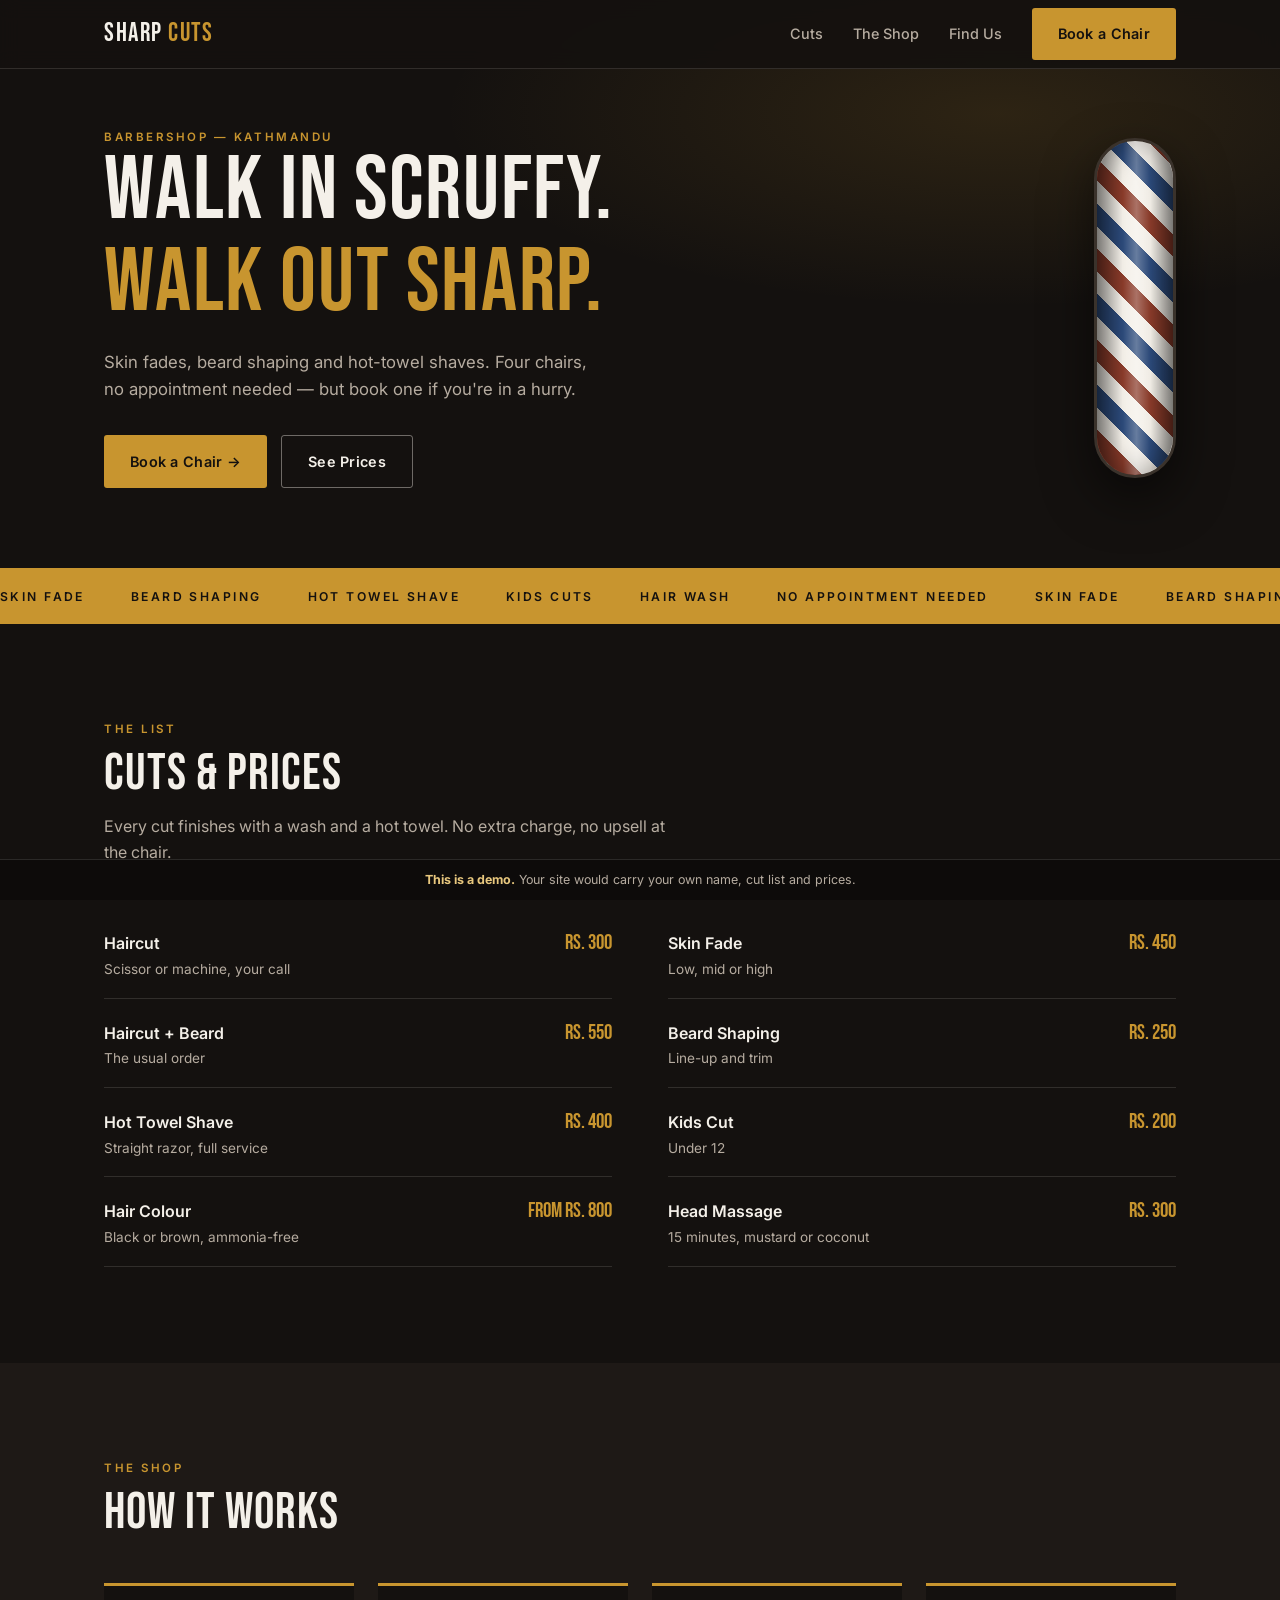
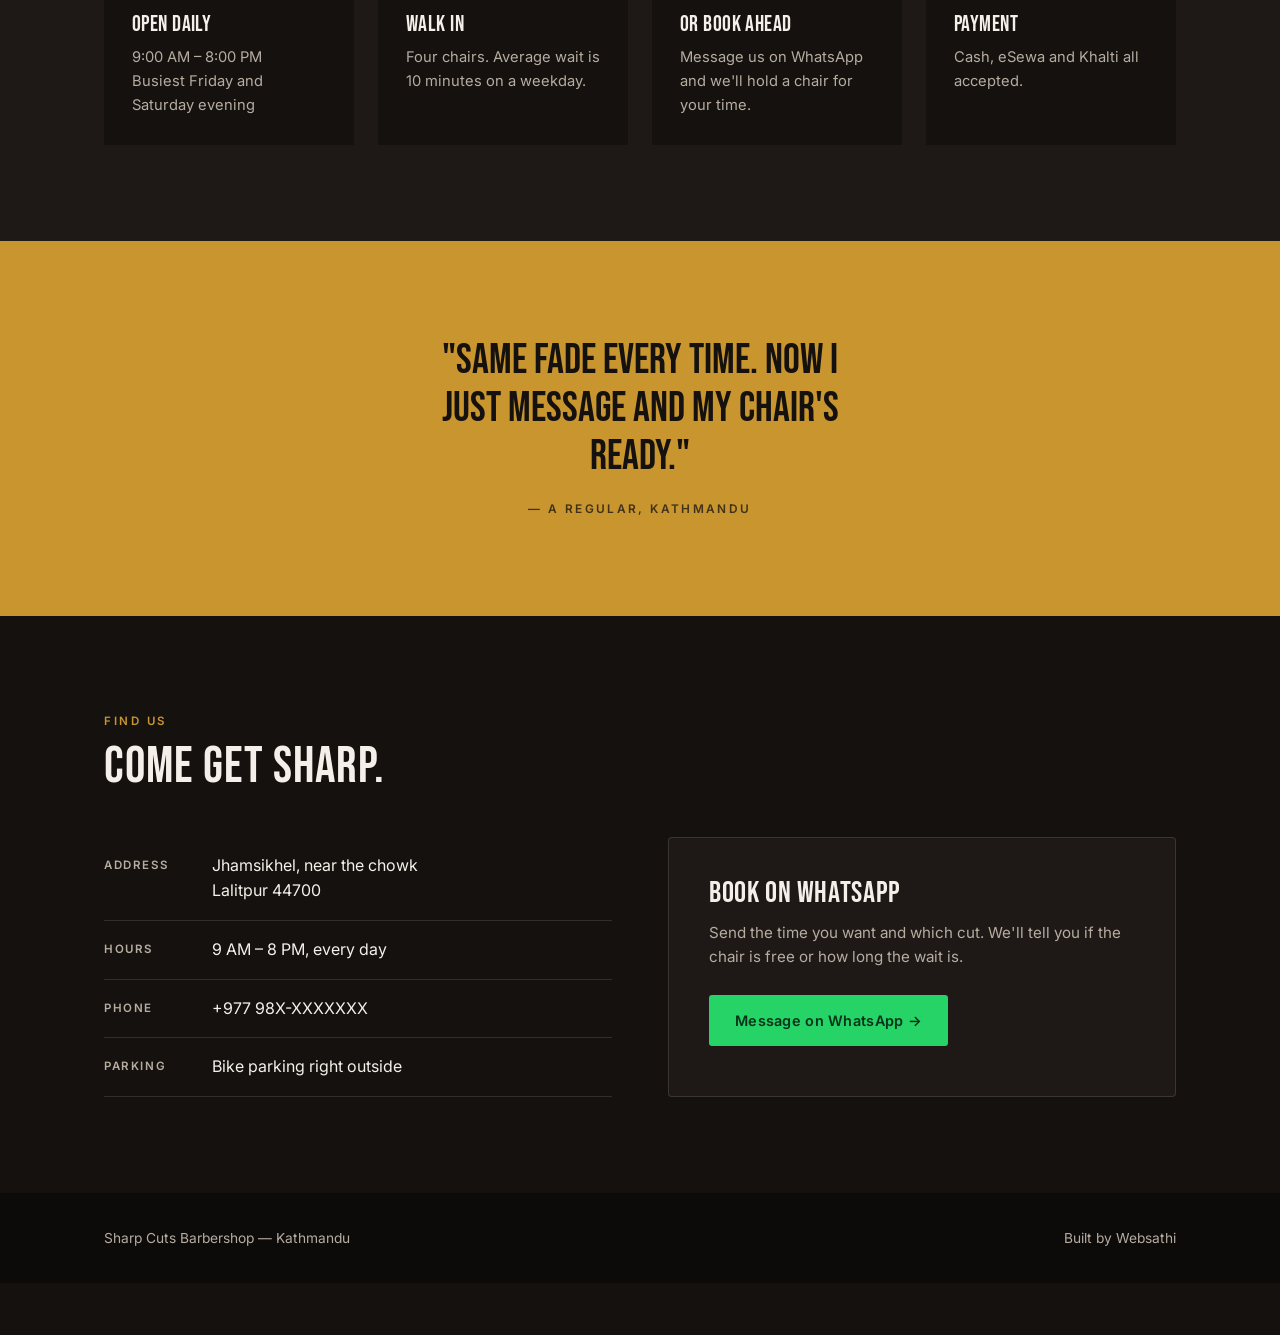
==== commit efd7cf5a: "Repair the scroll-driven depth, which was never running An improve-animations audit. The headline fi" ====
--- a/barber/index.html
+++ b/barber/index.html
@@ -22,7 +22,7 @@
 <link rel="preconnect" href="https://fonts.googleapis.com">
 <link rel="preconnect" href="https://fonts.gstatic.com" crossorigin>
 <link href="https://fonts.googleapis.com/css2?family=Bebas+Neue&family=Inter:wght@400;500;600;700&display=swap" rel="stylesheet">
-<link rel="stylesheet" href="../assets/websathi.css">
+<link rel="stylesheet" href="../assets/websathi.css?v=48039f4b">
 <style>
   :root{
     /* A dark shop. The shared sheet is written semantically, so "surface" is
@@ -235,6 +235,6 @@
   <strong>This is a demo.</strong> Your site would carry your own name, cut list and prices.
 </div>
 
-<script src="../assets/websathi.js" defer></script>
+<script src="../assets/websathi.js?v=97309f32" defer></script>
 </body>
 </html>
--- a/assets/websathi.css
+++ b/assets/websathi.css
@@ -68,7 +68,6 @@
              background-color var(--dur-hover) var(--ease-out),
              border-color var(--dur-hover) var(--ease-out),
              color var(--dur-hover) var(--ease-out);
-  will-change:transform;
 }
 /* Nothing here is optional. A button that does not answer a press reads as
    broken on a touch screen, where there is no hover state to fall back on. */
@@ -141,6 +140,9 @@
   animation:strip-slide 30s linear infinite; /* constant motion → linear */
 }
 @keyframes strip-slide{from{transform:translateX(0);}to{transform:translateX(-50%);}}
+/* Paused while off screen. A 30s loop that keeps compositing behind three
+   screens of content is battery the visitor did not agree to spend. */
+.strip-inner[data-idle="true"]{animation-play-state:paused;}
 
 /* --- scroll reveal ---------------------------------------------------- */
 /* A prospect sees this page once, so a restrained entrance is worth its
@@ -179,3 +181,26 @@
   *{transition-duration:.01ms !important;animation-duration:.01ms !important;}
   .btn,.nav-links a:not(.btn){transition-duration:150ms !important;}
 }
+
+/* --- photography ------------------------------------------------------ */
+/* Every photo sits in a wrapper carrying its own blurred 20px placeholder as
+   a background. The slot is therefore never empty and never collapses, so
+   nothing below it shifts when the real file arrives — which on Nepali mobile
+   data can be several seconds after first paint. */
+.ph{
+  position:relative;overflow:hidden;
+  background-size:cover;background-position:center;
+  background-color:var(--surface-warm);
+}
+.ph img{
+  width:100%;height:100%;object-fit:cover;display:block;
+  opacity:0;
+  transition:opacity 500ms var(--ease-out);
+}
+.ph img.is-loaded{opacity:1;}
+/* Without JS the image simply shows; the blur-up is an enhancement, not a gate. */
+.no-js .ph img{opacity:1;}
+
+@media (prefers-reduced-motion:reduce){
+  .ph img{transition:opacity 200ms ease;}
+}
